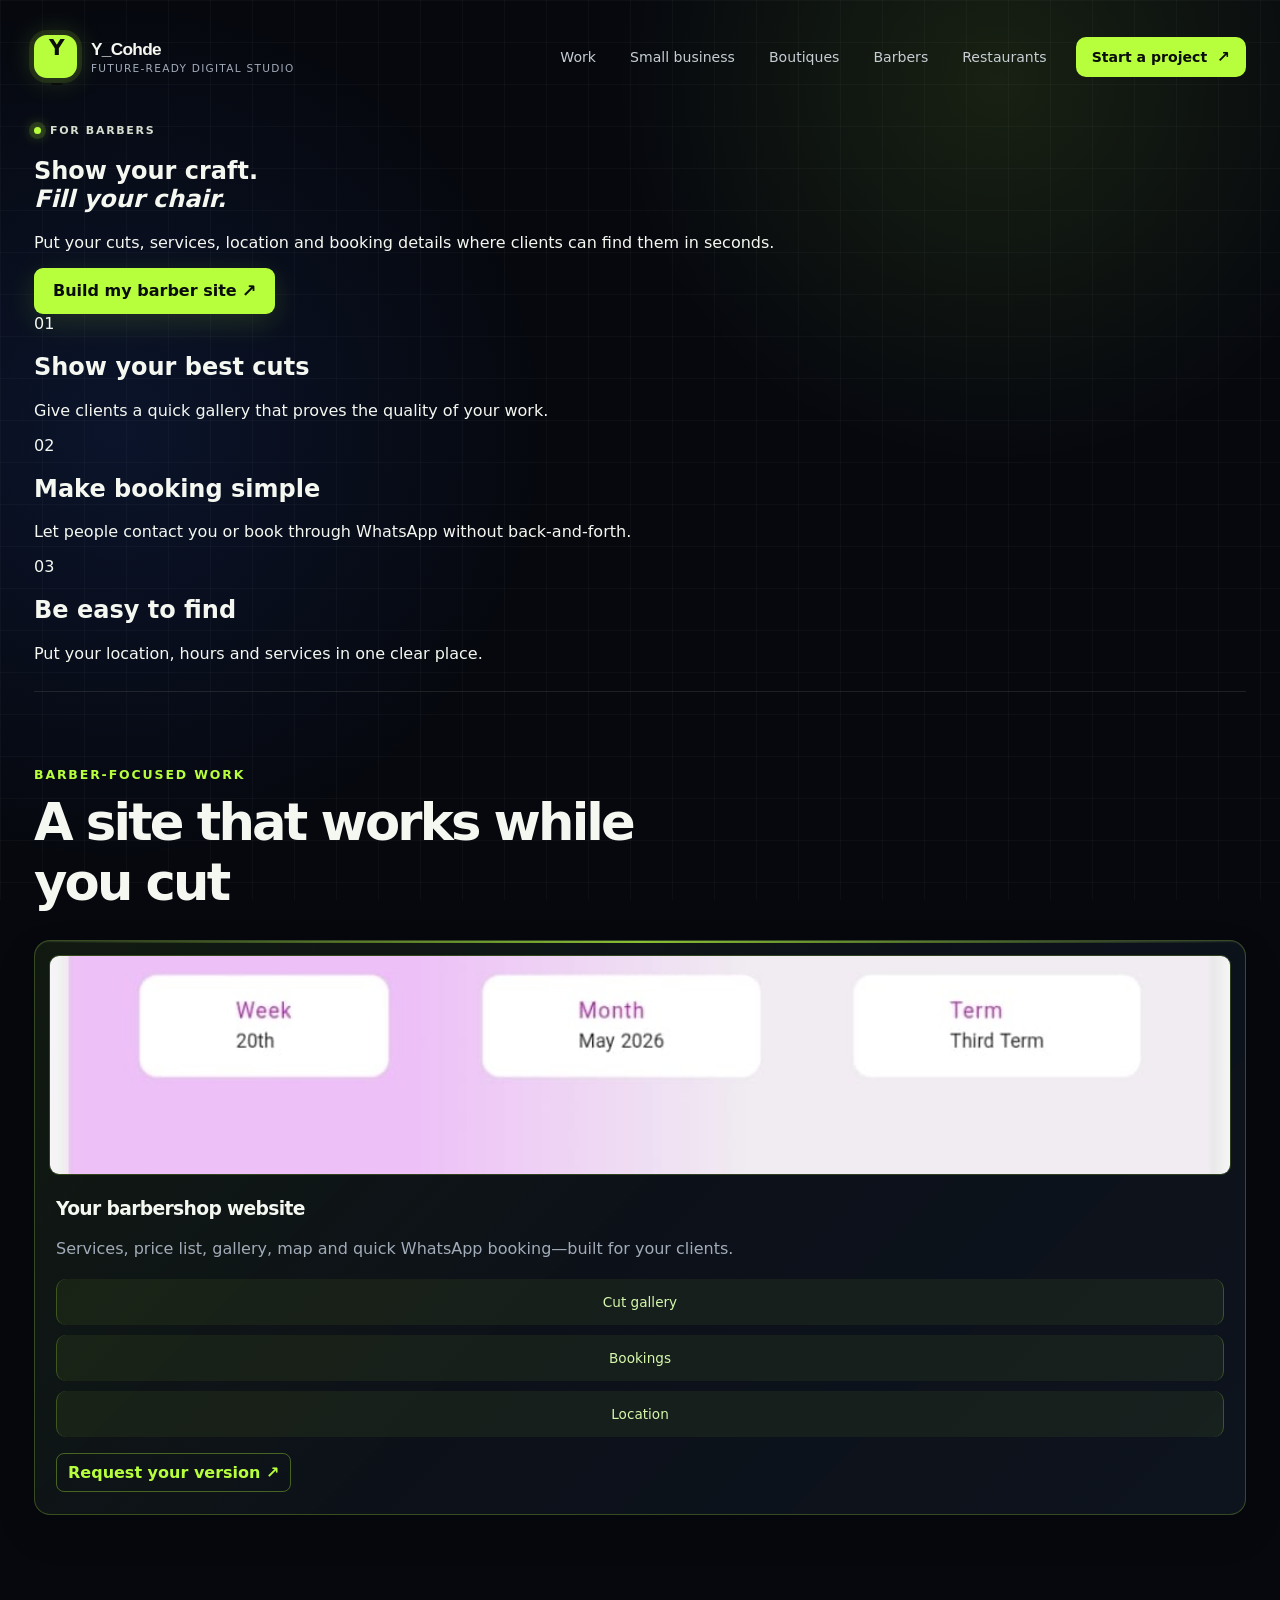
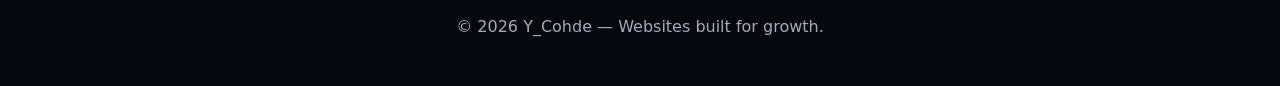
==== barbers.html @ b05015ba "Y_Cohde official website" ====
<!doctype html>
<html lang="en"><head><meta charset="UTF-8"><meta name="viewport" content="width=device-width, initial-scale=1.0"><meta name="description" content="Website design for barbers and barbershops by Y_Cohde. Show your work, services and booking details online."><meta name="robots" content="index, follow"><meta name="theme-color" content="#b7ff3c"><title>Barber Websites | Y_Cohde</title><link rel="stylesheet" href="styles.css"></head>
<body><div class="page-shell category-page"><header class="site-header"><a class="brand" href="index.html" aria-label="Y Cohde home"><div class="logo-mark">Y<span>_</span></div><div><span class="brand-title">Y_Cohde</span><span class="brand-tag">Future-ready digital studio</span></div></a><button class="menu-toggle" id="menuToggle" type="button" aria-label="Open navigation" aria-controls="siteNav" aria-expanded="false"><span></span><span></span><span></span></button><nav class="nav-bar" id="siteNav" aria-label="Primary navigation"><a href="index.html#portfolio">Work</a><a href="small-businesses.html">Small business</a><a href="boutiques.html">Boutiques</a><a href="barbers.html" aria-current="page">Barbers</a><a href="restaurants.html">Restaurants</a><a class="nav-cta" href="index.html#inquiry">Start a project <span>↗</span></a></nav></header>
<main><section class="category-hero"><p class="eyebrow"><span class="pulse-dot"></span> FOR BARBERS</p><h1>Show your craft.<br /><em>Fill your chair.</em></h1><p>Put your cuts, services, location and booking details where clients can find them in seconds.</p><a class="btn primary-btn" href="index.html#inquiry">Build my barber site <span>↗</span></a></section><section class="category-benefits"><article><span>01</span><h2>Show your best cuts</h2><p>Give clients a quick gallery that proves the quality of your work.</p></article><article><span>02</span><h2>Make booking simple</h2><p>Let people contact you or book through WhatsApp without back-and-forth.</p></article><article><span>03</span><h2>Be easy to find</h2><p>Put your location, hours and services in one clear place.</p></article></section><section class="section-block category-projects"><div class="section-heading"><p class="section-label">Barber-focused work</p><h2>A site that works while you cut</h2></div><article class="project-card category-project-card"><img src="WhatsApp Image 2026-06-02 at 10.05.23 PM.jpeg" alt="Modern business website preview"><div class="project-info"><h3>Your barbershop website</h3><p>Services, price list, gallery, map and quick WhatsApp booking—built for your clients.</p><div class="tag-list"><span>Cut gallery</span><span>Bookings</span><span>Location</span></div><div class="project-links"><a href="index.html#inquiry">Request your version ↗</a></div></div></article></section></main><footer class="site-footer"><p>© 2026 Y_Cohde — Websites built for growth.</p></footer></div><script src="script.js" defer></script></body></html>
---- styles.css ----
:root {
  color-scheme: dark;
  --bg: #020b18;
  --panel: rgba(18, 35, 63, 0.88);
  --panel-soft: rgba(255, 255, 255, 0.1);
  --text: #f8fbff;
  --muted: #c8d6e5;
  --accent: #27b4ff;
  --accent-soft: rgba(39, 180, 255, 0.14);
  --border: rgba(255, 255, 255, 0.12);
  --shadow: 0 22px 80px rgba(0, 0, 0, 0.35);
}

* {
  box-sizing: border-box;
}

html, body {
  margin: 0;
  min-height: 100%;
  font-family: Inter, system-ui, -apple-system, BlinkMacSystemFont, "Segoe UI", sans-serif;
  color: var(--text);
  background: #08152c;
}

body {
  background-image: linear-gradient(180deg, rgba(2, 9, 19, 0.7), rgba(2, 9, 19, 0.92)), url("WhatsApp Image 2026-05-23 at 4.48.55 PM.jpeg");
  background-size: cover;
  background-position: center;
  background-attachment: fixed;
}

.page-shell {
  max-width: 1200px;
  margin: 0 auto;
  padding: 24px;
}

.site-header {
  display: flex;
  align-items: center;
  justify-content: space-between;
  gap: 24px;
  padding: 16px 0 30px;
}

.brand {
  display: flex;
  align-items: center;
  gap: 14px;
}

.logo-mark {
  width: 52px;
  height: 52px;
  background: linear-gradient(135deg, #1a95ff, #0b2757);
  border-radius: 16px;
  font-size: 1.6rem;
  font-weight: 900;
  display: grid;
  place-items: center;
  color: #fff;
}

.brand-title {
  display: block;
  font-size: 1.35rem;
  font-weight: 700;
  padding: 5px 0px;
  font-family: 'Trebuchet MS', 'Lucida Sans Unicode', 'Lucida Grande', 'Lucida Sans', Arial, sans-serif;
}

.brand-tag {
  display: block;
  font-size: 0.95rem;
  color: var(--muted);
}

.nav-bar {
  display: flex;
  gap: 20px;
  flex-wrap: wrap;
}

.nav-bar a {
  color: var(--text);
  text-decoration: none;
  font-weight: 500;
  transition: color 0.2s ease;
  padding: 5px 20px;
  border: 1px solid cyan;
  border-radius: 5px;
  box-shadow: 1px 2px 5px rgba(0, 255, 255, 0.329);
  border-bottom: transparent;
  border-top: transparent;
}

.nav-bar a:hover {
  color: var(--accent);
}

.hero-section {
  padding: 20px 0 52px;
}

.hero-copy {
  max-width: 760px;
  background: rgba(3, 18, 39, 0.82);
  border: 1px solid var(--border);
  border-radius: 32px;
  padding: 46px;
  box-shadow: var(--shadow);
}

.eyebrow {
  margin: 0 0 18px;
  text-transform: uppercase;
  letter-spacing: 0.24em;
  color: #8fb8d7;
  font-size: 0.82rem;
}

.hero-copy h1 {
  margin: 0;
  font-size: clamp(2.8rem, 3.5vw, 4.4rem);
  line-height: 1.02;
}

.hero-text {
  margin: 22px 0 32px;
  max-width: 680px;
  color: var(--muted);
  font-size: 1rem;
  line-height: 1.8;
}

.hero-actions {
  display: flex;
  flex-wrap: wrap;
  gap: 16px;
  margin-bottom: 16px;
}

.hero-note {
  margin: 0 0 26px;
  color: var(--muted);
  font-size: 0.95rem;
}

.section-actions {
  margin-top: 22px;
}

.section-actions .btn {
  min-width: 220px;
}

.btn {
  display: inline-flex;
  align-items: center;
  justify-content: center;
  border-radius: 10px;
  padding: 14px 26px;
  font-weight: 700;
  text-decoration: none;
  transition: transform 0.2s ease, background 0.2s ease, border-color 0.2s ease;
  width: 100%;
}

.btn:hover {
  transform: translateY(-2px);
}

.primary-btn {
  background: var(--accent);
  color: #051820;
}

.outline-btn {
  background: transparent;
  border: 1px solid rgba(39, 180, 255, 0.6);
  color: var(--text);
}

.hero-stats {
  display: grid;
  gap: 18px;
  margin-top: 34px;
}

.hero-stats strong {
  display: block;
  margin-bottom: 6px;
  color: #fff;
}

.section-block {
  margin-top: 42px;
  padding: 40px 0;
}

.section-heading {
  max-width: 700px;
  margin-bottom: 28px;
}

.section-label {
  color: #82baff;
  text-transform: uppercase;
  letter-spacing: 0.18em;
  font-size: 0.78rem;
  margin-bottom: 10px;
}

.section-heading h2 {
  margin: 0;
  font-size: 2.2rem;
}

.grid-cards {
  display: grid;
  gap: 22px;
}

.card {
  background: rgba(10, 28, 53, 0.88);
  border: 1px solid var(--border);
  border-radius: 24px;
  padding: 28px;
  box-shadow: var(--shadow);
}

.card h3 {
  margin: 0 0 12px;
  font-size: 1.2rem;
}

.card p {
  margin: 0;
  color: var(--muted);
  line-height: 1.75;
}

.split-cards {
  grid-template-columns: repeat(2, minmax(0, 1fr));
}

.light-card {
  background: rgba(255, 255, 255, 0.06);
}

.portfolio-grid,
.testimonial-grid,
.blog-grid,
.case-study-list,
.skills-list {
  display: grid;
  gap: 22px;
}

.portfolio-grid {
  grid-template-columns: repeat(3, minmax(0, 1fr));
}

.project-card,
.testimonial-card,
.blog-card,
.case-card,
.resume-card,
.estimate-panel {
  background: rgba(10, 28, 53, 0.9);
  border: 1px solid var(--border);
  border-radius: 24px;
  padding: 24px;
  box-shadow: var(--shadow);
}

.project-card img {
  display: block;
  width: 100%;
  height: 220px;
  object-fit: cover;
  border-radius: 16px;
  margin-bottom: 18px;
}

.project-info h3,
.case-card h3,
.blog-card h3,
.resume-card h2 {
  margin-top: 0;
  margin-bottom: 10px;
}

.project-info p,
.case-card p,
.blog-card p,
.resume-card p,
.testimonial-card p,
.testimonial-card strong {
  color: var(--muted);
  line-height: 1.75;
}

.tag-list,
.skills-list,
.chat-actions {
  display: flex;
  gap: 10px;
  flex-wrap: wrap;
  margin: 14px 0 12px;
}

.tag-list span,
.skills-list span {
  background: rgba(39, 180, 255, 0.16);
  color: #bfe5ff;
  padding: 15px 12px;
  border-radius: 10px;
  font-size: 0.85rem;
  width: 100%;
  text-align: center;
  border: 1px solid cyan;
  border-top: transparent;
  border-bottom: transparent;
}

.project-links {
  display: flex;
  gap: 12px;
  flex-wrap: wrap;
  margin-top: 16px;
}

.project-links a,
.chat-link {
  color: var(--accent);
  text-decoration: none;
  font-weight: 600;
}

.testimonial-grid {
  grid-template-columns: repeat(3, minmax(0, 1fr));
}

.testimonial-card strong {
  display: block;
  margin-top: 10px;
  color: #fff;
}

.training-content {
  display: grid;
  gap: 24px;
  grid-template-columns: 1.5fr 1fr;
}

.training-content p {
  color: var(--muted);
  margin-top: 0;
  line-height: 1.85;
}

.training-content ul {
  margin: 20px 0 24px;
  padding-left: 20px;
  color: var(--muted);
}

.training-content li {
  margin-bottom: 12px;
}

.training-panel {
  background: rgba(255, 255, 255, 0.08);
  border: 1px solid rgba(255, 255, 255, 0.1);
  border-radius: 24px;
  padding: 28px;
}

.contact-grid,
.booking-grid,
.estimator-grid {
  display: grid;
  gap: 24px;
  grid-template-columns: 1fr 1.2fr;
}

.contact-panel,
.contact-form {
  background: rgba(10, 28, 53, 0.92);
  border: 1px solid var(--border);
  border-radius: 28px;
  padding: 30px;
}

.contact-panel p,
.contact-panel .note,
.contact-form .note {
  color: var(--muted);
}

.contact-meta {
  display: flex;
  align-items: center;
  justify-content: space-between;
  gap: 18px;
  background: rgba(255, 255, 255, 0.06);
  border-radius: 16px;
  padding: 16px;
  margin: 24px 0;
}

.contact-meta strong {
  font-size: 1.1rem;
  color: #fff;
}

.contact-form label {
  display: block;
  margin-bottom: 16px;
  font-size: 0.95rem;
  color: #e5f4ff;
}

.contact-form input,
.contact-form textarea,
.contact-form select {
  width: 100%;
  margin-top: 8px;
  padding: 14px 16px;
  border-radius: 16px;
  border: 1px solid rgba(255, 255, 255, 0.12);
  background: rgba(255, 255, 255, 0.04);
  color: #f4fbff;
  font-size: 1rem;
}

.contact-form input:focus,
.contact-form textarea:focus,
.contact-form select:focus {
  outline: none;
  border-color: rgba(39, 180, 255, 0.8);
  box-shadow: 0 0 0 4px rgba(39, 180, 255, 0.12);
}

.range-value {
  display: inline-block;
  margin-top: 8px;
  color: var(--muted);
}

.price-display {
  font-size: 2.2rem;
  font-weight: 800;
  color: #fff;
  margin-top: 18px;
}

.case-study-list {
  grid-template-columns: repeat(2, minmax(0, 1fr));
}

.skills-list {
  grid-template-columns: repeat(auto-fit, minmax(150px, 1fr));
}

.blog-grid {
  grid-template-columns: repeat(3, minmax(0, 1fr));
}

.resume-card {
  text-align: center;
}

.site-footer {
  padding: 24px 0 14px;
  text-align: center;
  color: var(--muted);
}

.note {
  margin-top: 18px;
  font-size: 0.92rem;
}

.gallery-cont {
  display: grid;
  grid-template-columns: repeat(4, minmax(180px, 1fr));
  gap: 24px;
  padding: 10px 0;
}

.gallery-item {
  background: rgba(255, 255, 255, 0.05);
  border: 1px solid rgba(255, 255, 255, 0.12);
  border-radius: 24px;
  overflow: hidden;
}

.gallery-item a {
  display: block;
  color: inherit;
  text-decoration: none;
}

.gallery-item img {
  display: block;
  width: 100%;
  height: 240px;
  object-fit: cover;
}

.gallery-label {
  padding: 18px 16px;
  font-size: 0.95rem;
  font-weight: 600;
  color: var(--text);
  background: rgba(0, 0, 0, 0.15);
}

.lightbox-overlay {
  position: fixed;
  inset: 0;
  display: none;
  align-items: center;
  justify-content: center;
  padding: 32px;
  background: rgba(0, 0, 0, 0.86);
  z-index: 999;
}

.lightbox-overlay.active {
  display: flex;
}

.lightbox-img {
  max-width: 100%;
  max-height: calc(100vh - 160px);
  border-radius: 24px;
  box-shadow: 0 30px 80px rgba(0, 0, 0, 0.5);
}

@media (max-width: 980px) {
  .portfolio-grid,
  .testimonial-grid,
  .blog-grid,
  .case-study-list,
  .contact-grid,
  .booking-grid,
  .estimator-grid,
  .split-cards,
  .training-content {
    grid-template-columns: 1fr;
  }

  .gallery-cont {
    grid-template-columns: repeat(2, minmax(0, 1fr));
  }
}

@media (max-width: 640px) {
  .page-shell {
    padding: 16px;
  }

  .site-header {
    flex-direction: column;
    align-items: flex-start;
  }

  .hero-copy {
    padding: 28px;
  }

  .gallery-cont {
    grid-template-columns: 1fr;
  }
}


.lightbox-caption {
  margin-top: 18px;
  color: #f8fbff;
  font-size: 1rem;
  text-align: center;
  max-width: 760px;
}

.lightbox-close {
  position: absolute;
  top: 24px;
  right: 24px;
  width: 48px;
  height: 48px;
  border: none;
  border-radius: 50%;
  background: rgba(255, 255, 255, 0.08);
  color: #fff;
  font-size: 1.8rem;
  cursor: pointer;
}

@media (max-width: 900px) {
  .page-shell {
    padding: 18px;
  }
  .hero-copy {
    padding: 32px;
  }
  .split-cards,
  .training-content,
  .contact-grid {
    grid-template-columns: 1fr;
  }
  .logo-mark{
    display: none;
  }
}

@media (max-width: 600px) {
  .site-header {
    flex-direction: column;
    align-items: flex-start;
  }
  .nav-bar {
    gap: 14px;
  }
  .hero-copy h1 {
    font-size: 2.4rem;
  }
  .contact-panel,
  .contact-form {
    padding: 22px;
  }
  .gallery-cont{
    display: flex;
    flex-direction: column;
    padding: 0;
  }
  img{
    margin-bottom: 20px;
    width: 100%;
  }
}

/* Futuristic Teacher-Bot inspired visual system */
:root {
  --bg: #06080e;
  --panel: rgba(14, 19, 31, 0.78);
  --panel-soft: rgba(155, 255, 57, 0.08);
  --text: #f5f8f1;
  --muted: #a2abb8;
  --accent: #b7ff3c;
  --accent-rgb: 183, 255, 60;
  --border: rgba(218, 231, 208, 0.16);
  --shadow: 0 24px 90px rgba(0, 0, 0, 0.34);
}

html { scroll-behavior: smooth; }

body {
  background: #06080e;
  background-image:
    radial-gradient(circle at 78% 9%, rgba(var(--accent-rgb), 0.10), transparent 24rem),
    radial-gradient(circle at 9% 48%, rgba(47, 106, 255, 0.12), transparent 27rem),
    linear-gradient(rgba(255,255,255,.026) 1px, transparent 1px),
    linear-gradient(90deg, rgba(255,255,255,.026) 1px, transparent 1px);
  background-size: auto, auto, 42px 42px, 42px 42px;
  background-attachment: fixed;
}

.page-shell { max-width: 1320px; padding: 20px 34px; }

.site-header { position: relative; padding: 15px 0 46px; z-index: 20; }

.brand { color: inherit; text-decoration: none; }
.logo-mark {
  width: 43px; height: 43px; border-radius: 13px;
  background: var(--accent); color: #0a0d09;
  font-size: 1.35rem; letter-spacing: -.12em;
  box-shadow: 0 0 0 5px rgba(var(--accent-rgb), .10), 0 0 28px rgba(var(--accent-rgb), .22);
}
.logo-mark span { color: #0a0d09; }
.brand-title { font-size: 1.08rem; letter-spacing: -.04em; padding: 0; }
.brand-tag { font-size: .66rem; text-transform: uppercase; letter-spacing: .12em; color: var(--muted); margin-top: 2px; }

.nav-bar { align-items: center; gap: 8px; }
.nav-bar a { border: 0; box-shadow: none; padding: 9px 13px; border-radius: 10px; color: #c6ced4; font-size: .88rem; }
.nav-bar a:hover { color: var(--accent); background: rgba(var(--accent-rgb), .07); }
.nav-bar .nav-cta { margin-left: 8px; color: #0a0d09; background: var(--accent); padding: 11px 16px; font-weight: 800; }
.nav-bar .nav-cta:hover { color: #0a0d09; background: #d0ff7d; }
.nav-cta span, .primary-btn span { font-size: 1.1em; margin-left: 5px; }
.menu-toggle { display: none; }

.hero-section { min-height: 580px; padding: 12px 0 76px; display: grid; grid-template-columns: minmax(0, 1.25fr) minmax(350px, .75fr); gap: 46px; align-items: center; }
.hero-copy { max-width: none; padding: 0; border: 0; box-shadow: none; background: transparent; }
.eyebrow { color: #d6ddce; letter-spacing: .15em; font-size: .69rem; font-weight: 700; display: flex; align-items: center; gap: 9px; }
.pulse-dot { height: 7px; width: 7px; border-radius: 99px; background: var(--accent); box-shadow: 0 0 0 5px rgba(var(--accent-rgb), .12), 0 0 14px var(--accent); }
.hero-copy h1 { font-size: clamp(3.4rem, 6vw, 6.4rem); max-width: 870px; letter-spacing: -.075em; line-height: .93; }
.hero-copy h1 em { color: var(--accent); font-style: normal; }
.hero-text { max-width: 565px; font-size: 1.02rem; line-height: 1.75; }
.hero-actions { align-items: center; margin: 30px 0 34px; }
.btn { width: auto; border-radius: 9px; padding: 13px 19px; }
.primary-btn { background: var(--accent); color: #0a0d09; box-shadow: 0 8px 30px rgba(var(--accent-rgb), .14); }
.outline-btn { border-color: rgba(var(--accent-rgb), .45); }
.text-link { color: #e5eadf; font-size: .92rem; font-weight: 700; padding: 12px 0; text-decoration: none; }
.text-link span { color: var(--accent); margin-left: 5px; }
.hero-stats { grid-template-columns: repeat(3, 1fr); gap: 0; margin-top: 0; max-width: 620px; border-top: 1px solid var(--border); }
.hero-stats > div { padding: 17px 16px 0 0; border-right: 1px solid var(--border); }
.hero-stats > div + div { padding-left: 16px; }
.hero-stats > div:last-child { border: 0; }
.hero-stats strong { color: var(--accent); font-size: .75rem; letter-spacing: .1em; }
.hero-stats p { margin: 0; color: #d7ddd2; font-size: .76rem; }

.intro-card { position: relative; overflow: hidden; padding: 14px; border: 1px solid rgba(220,255,180,.23); border-radius: 21px; background: linear-gradient(135deg, rgba(38, 48, 33, .76), rgba(10, 14, 20, .92)); box-shadow: 0 28px 70px rgba(0,0,0,.34), inset 0 1px rgba(255,255,255,.12); }
.intro-card::before { content: ""; position: absolute; width: 150px; height: 150px; right: -80px; top: -80px; background: var(--accent); filter: blur(55px); opacity: .19; }
.card-topline { position: relative; display: flex; justify-content: space-between; align-items: center; padding: 4px 2px 13px; color: #c9d5bd; font: 700 .61rem/1 ui-monospace, monospace; letter-spacing: .12em; }
.status { color: var(--accent); }
.status i { display: inline-block; width: 5px; height: 5px; vertical-align: middle; margin-right: 4px; border-radius: 50%; background: var(--accent); box-shadow: 0 0 8px var(--accent); }
.brand-image-wrap { height: 270px; overflow: hidden; border-radius: 12px; background: #dfe8d7; }
.brand-image-wrap img { display: block; height: 100%; width: 100%; object-fit: cover; object-position: 54% center; mix-blend-mode: luminosity; opacity: .88; filter: contrast(1.1); transition: transform .5s ease; }
.intro-card:hover .brand-image-wrap img { transform: scale(1.04); }
.intro-card-copy { padding: 21px 7px 8px; }
.intro-card-copy p { margin: 0 0 8px; color: var(--accent); font: 700 .62rem/1 ui-monospace, monospace; letter-spacing: .13em; }
.intro-card-copy h2 { margin: 0; font-size: clamp(1.8rem, 3vw, 2.5rem); line-height: .95; letter-spacing: -.07em; }
.intro-card-copy a { display: block; margin-top: 24px; color: #e7eee0; text-decoration: none; font-size: .78rem; font-weight: 700; }
.intro-card-copy a span { color: var(--accent); font-size: 1.1rem; margin-left: 4px; }

.section-block { margin-top: 28px; padding: 62px 0; border-top: 1px solid rgba(221,231,211,.11); }
.section-label { color: var(--accent); font-weight: 700; letter-spacing: .15em; }
.section-heading h2 { font-size: clamp(2rem, 4vw, 3.3rem); letter-spacing: -.055em; }
.card, .project-card, .testimonial-card, .blog-card, .case-card, .resume-card, .estimate-panel, .contact-panel, .contact-form, .training-panel { background: rgba(18, 23, 33, .7); border-color: rgba(220,231,211,.14); border-radius: 16px; box-shadow: none; }
.project-card { padding: 14px; }
.project-card img { border-radius: 10px; }
.tag-list span, .skills-list span { border-color: rgba(var(--accent-rgb),.24); background: rgba(var(--accent-rgb), .06); color: #d6f8ac; }
.gallery-item { border-color: rgba(220,231,211,.14); border-radius: 16px; }
.contact-form input, .contact-form textarea, .contact-form select { background: rgba(255,255,255,.035); border-radius: 9px; }

/* Teacher Bot flagship product */
.teacher-bot-card {
  position: relative;
  grid-column: span 2;
  display: grid;
  grid-template-columns: minmax(220px, .9fr) minmax(0, 1.1fr);
  gap: 22px;
  overflow: hidden;
  border-color: rgba(var(--accent-rgb), .38);
  background: linear-gradient(120deg, rgba(28, 42, 20, .86), rgba(13, 18, 27, .93) 53%, rgba(17, 25, 36, .85));
}
.teacher-bot-card::after { content: ""; position: absolute; width: 240px; height: 240px; right: -110px; bottom: -150px; border-radius: 50%; background: var(--accent); filter: blur(76px); opacity: .12; pointer-events: none; }
.teacher-bot-card > img { height: 100%; min-height: 355px; margin: 0; object-position: top center; filter: saturate(.8) contrast(1.08); }
.teacher-bot-card .project-info { position: relative; z-index: 1; padding: 20px 8px 10px 0; }
.feature-badge { position: absolute; left: 27px; top: 27px; z-index: 2; display: inline-flex; gap: 7px; align-items: center; padding: 7px 9px; border: 1px solid rgba(var(--accent-rgb), .55); border-radius: 6px; background: rgba(5, 9, 5, .76); color: var(--accent); font: 800 .6rem/1 ui-monospace, monospace; letter-spacing: .1em; }
.feature-badge span { width: 6px; height: 6px; border-radius: 50%; background: var(--accent); box-shadow: 0 0 9px var(--accent); }
.project-kicker { color: var(--accent) !important; font: 800 .64rem/1 ui-monospace, monospace; letter-spacing: .12em; }
.teacher-bot-card h3 { font-size: clamp(2rem, 4vw, 3.1rem); letter-spacing: -.07em; margin: 10px 0; }
.teacher-bot-details { display: grid; grid-template-columns: 1fr 1fr; gap: 12px; margin: 20px 0 15px; }
.teacher-bot-details div { padding: 12px; border-left: 2px solid var(--accent); background: rgba(255,255,255,.035); }
.teacher-bot-details strong, .teacher-bot-details span { display: block; }
.teacher-bot-details strong { margin-bottom: 6px; color: #f4f8ed; font-size: .78rem; }
.teacher-bot-details span { color: var(--muted); font-size: .75rem; line-height: 1.55; }
.teacher-bot-actions { align-items: center; }
.teacher-bot-actions a { padding: 11px 13px; border-radius: 8px; border: 1px solid rgba(var(--accent-rgb), .4); color: #eef5e6; }
.teacher-bot-actions .buy-teacher-bot { background: var(--accent); color: #0b0e09; border-color: var(--accent); font-weight: 800; }
.purchase-note { margin: 13px 0 0; color: #b8c6ac !important; font-size: .73rem; }

/* Shared flagship-card language across the entire site */
.project-card:not(.teacher-bot-card),
.card,
.testimonial-card,
.blog-card,
.case-card,
.resume-card,
.estimate-panel,
.contact-panel,
.contact-form,
.training-panel,
.gallery-item {
  position: relative;
  overflow: hidden;
  background: linear-gradient(135deg, rgba(28, 42, 20, .52), rgba(13, 18, 27, .93) 54%, rgba(17, 25, 36, .72));
  border-color: rgba(var(--accent-rgb), .24);
  box-shadow: inset 0 1px rgba(255,255,255,.07), 0 16px 38px rgba(0,0,0,.15);
  transition: transform .25s ease, border-color .25s ease, box-shadow .25s ease;
}
.project-card:not(.teacher-bot-card)::before,
.card::before,
.testimonial-card::before,
.blog-card::before,
.case-card::before,
.resume-card::before,
.estimate-panel::before,
.contact-panel::before,
.contact-form::before,
.training-panel::before,
.gallery-item::before {
  content: "";
  position: absolute;
  top: 0;
  left: 0;
  right: 0;
  height: 2px;
  background: linear-gradient(90deg, transparent, var(--accent), transparent);
  opacity: .72;
}
.project-card:not(.teacher-bot-card):hover,
.card:hover,
.testimonial-card:hover,
.blog-card:hover,
.case-card:hover,
.resume-card:hover,
.estimate-panel:hover,
.contact-panel:hover,
.training-panel:hover,
.gallery-item:hover {
  transform: translateY(-5px);
  border-color: rgba(var(--accent-rgb), .52);
  box-shadow: inset 0 1px rgba(255,255,255,.1), 0 23px 45px rgba(0,0,0,.25), 0 0 28px rgba(var(--accent-rgb), .08);
}
.project-card:not(.teacher-bot-card) { padding: 14px; }
.project-card:not(.teacher-bot-card) .project-info { padding: 4px 7px 8px; }
.project-card:not(.teacher-bot-card) img { margin-bottom: 19px; border: 1px solid rgba(var(--accent-rgb), .20); }
.project-card:not(.teacher-bot-card) h3,
.card h3,
.case-card h3,
.blog-card h3 { letter-spacing: -.035em; }
.project-card:not(.teacher-bot-card) .project-links a { padding: 9px 11px; border: 1px solid rgba(var(--accent-rgb), .34); border-radius: 8px; }
.project-card:not(.teacher-bot-card) .project-links a:hover { color: #0a0d09; background: var(--accent); border-color: var(--accent); }
.testimonial-card strong { color: var(--accent); }
.gallery-item img { transition: transform .4s ease, filter .4s ease; }
.gallery-item:hover img { transform: scale(1.045); filter: saturate(.78) contrast(1.08); }

@media (max-width: 760px) {
  .page-shell { padding: 17px 20px; }
  .site-header { padding: 9px 0 34px; flex-direction: row; align-items: center; }
  .menu-toggle { position: relative; z-index: 3; display: grid; align-content: center; justify-content: center; gap: 5px; width: 42px; height: 42px; border: 1px solid var(--border); border-radius: 10px; background: rgba(17,23,31,.9); cursor: pointer; }
  .menu-toggle span { display: block; width: 18px; height: 1.5px; background: var(--accent); transition: .25s ease; }
  .menu-toggle.is-open span:nth-child(1) { transform: translateY(6.5px) rotate(45deg); }
  .menu-toggle.is-open span:nth-child(2) { opacity: 0; }
  .menu-toggle.is-open span:nth-child(3) { transform: translateY(-6.5px) rotate(-45deg); }
  .nav-bar { display: flex; visibility: hidden; opacity: 0; transform: translateY(-10px); pointer-events: none; position: absolute; right: 0; top: 62px; width: min(320px, 100%); padding: 12px; border: 1px solid var(--border); border-radius: 14px; background: rgba(9, 13, 20, .97); box-shadow: var(--shadow); flex-direction: column; align-items: stretch; transition: .2s ease; }
  .nav-bar.is-open { visibility: visible; opacity: 1; transform: none; pointer-events: auto; }
  .nav-bar a { padding: 12px; }
  .nav-bar .nav-cta { margin: 5px 0 0; text-align: center; }
  .hero-section { min-height: 0; display: flex; flex-direction: column; align-items: stretch; gap: 38px; padding: 6px 0 50px; }
  .hero-copy h1 { font-size: clamp(3.2rem, 15vw, 4.8rem); }
  .hero-stats { max-width: 100%; }
  .brand-image-wrap { height: 240px; }
  .intro-card { max-width: 500px; }
  .teacher-bot-card { grid-column: auto; grid-template-columns: 1fr; }
  .teacher-bot-card > img { min-height: 230px; height: 230px; }
  .teacher-bot-card .project-info { padding: 4px 5px 8px; }
}

@media (max-width: 430px) {
  .brand-tag { display: none; }
  .hero-stats { grid-template-columns: 1fr; }
  .hero-stats > div, .hero-stats > div + div { border-right: 0; border-bottom: 1px solid var(--border); padding: 12px 0; display: flex; gap: 12px; align-items: baseline; }
  .hero-stats > div:last-child { border-bottom: 0; }
  .hero-stats p { font-size: .8rem; }
  .teacher-bot-details { grid-template-columns: 1fr; }
}
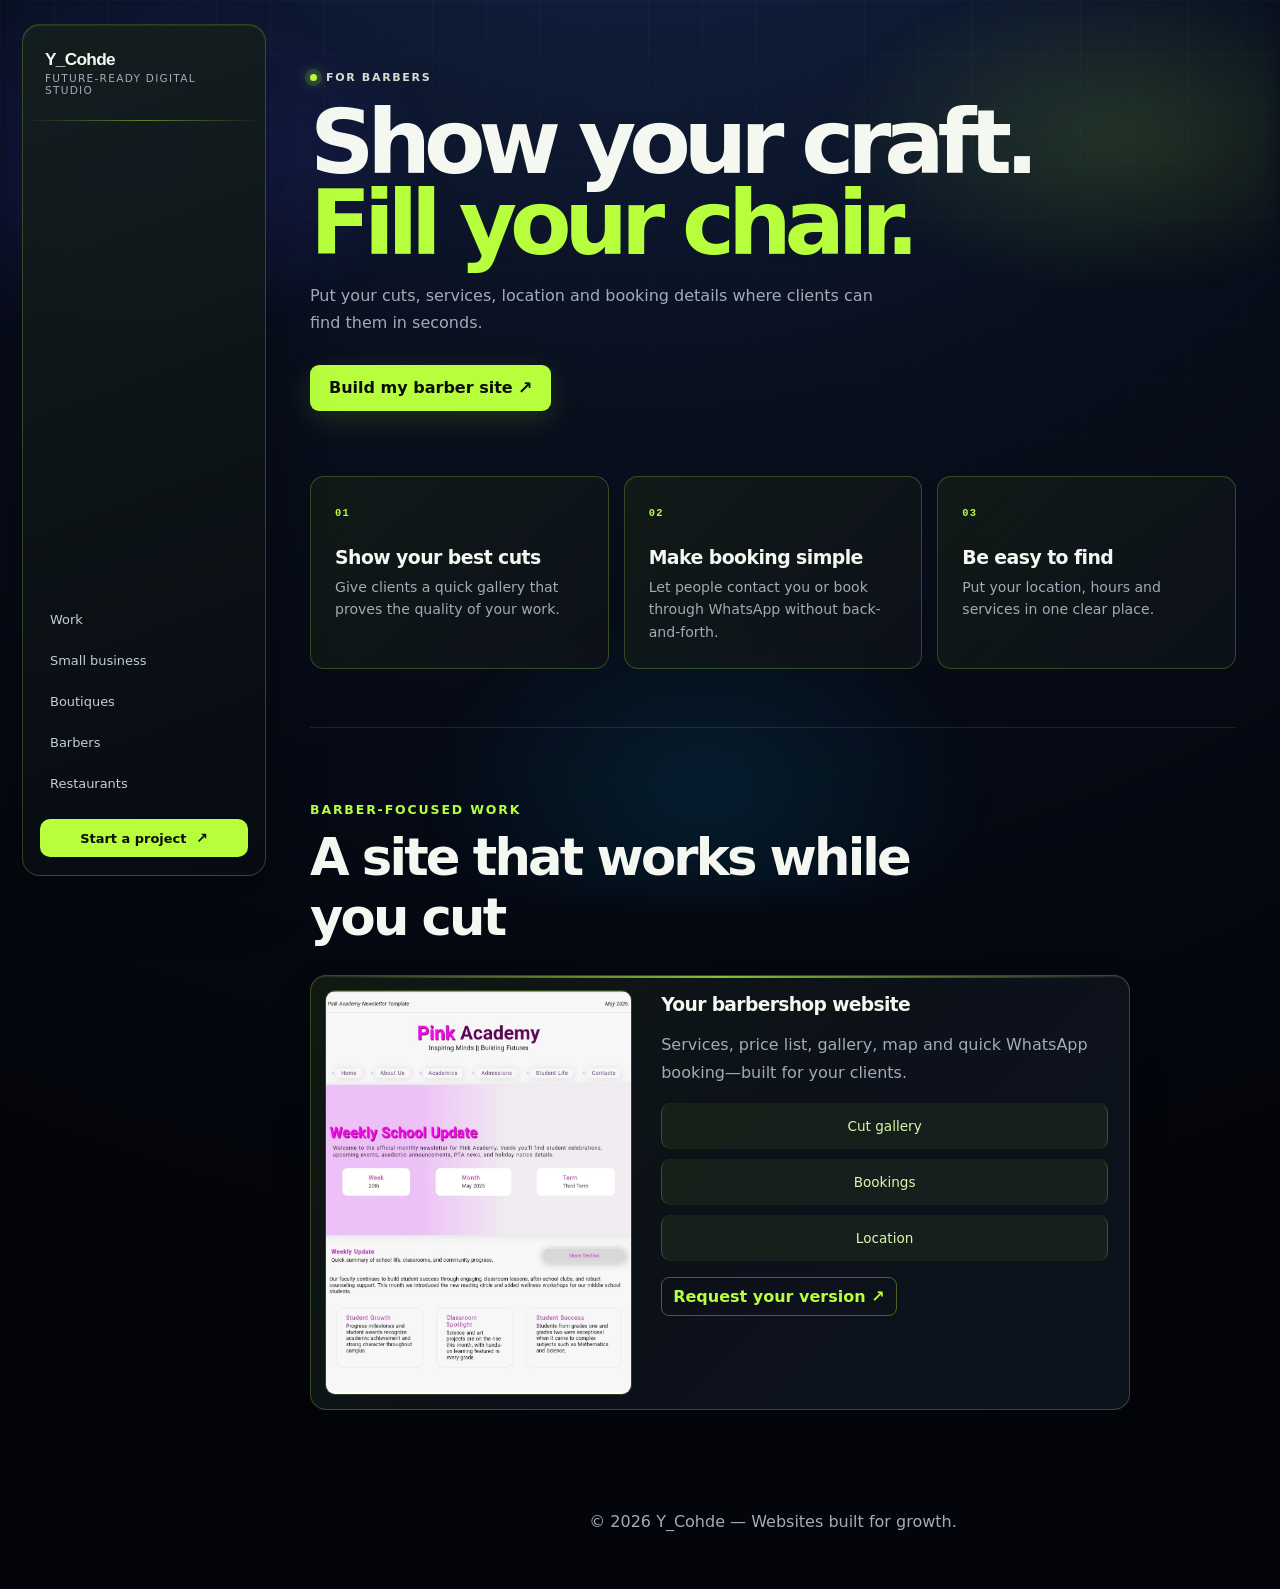
==== commit e902a653: "Y_Cohde official website" ====
--- a/barbers.html
+++ b/barbers.html
@@ -1,4 +1,4 @@
 <!doctype html>
 <html lang="en"><head><meta charset="UTF-8"><meta name="viewport" content="width=device-width, initial-scale=1.0"><meta name="description" content="Website design for barbers and barbershops by Y_Cohde. Show your work, services and booking details online."><meta name="robots" content="index, follow"><meta name="theme-color" content="#b7ff3c"><title>Barber Websites | Y_Cohde</title><link rel="stylesheet" href="styles.css"></head>
-<body><div class="page-shell category-page"><header class="site-header"><a class="brand" href="index.html" aria-label="Y Cohde home"><div class="logo-mark">Y<span>_</span></div><div><span class="brand-title">Y_Cohde</span><span class="brand-tag">Future-ready digital studio</span></div></a><button class="menu-toggle" id="menuToggle" type="button" aria-label="Open navigation" aria-controls="siteNav" aria-expanded="false"><span></span><span></span><span></span></button><nav class="nav-bar" id="siteNav" aria-label="Primary navigation"><a href="index.html#portfolio">Work</a><a href="small-businesses.html">Small business</a><a href="boutiques.html">Boutiques</a><a href="barbers.html" aria-current="page">Barbers</a><a href="restaurants.html">Restaurants</a><a class="nav-cta" href="index.html#inquiry">Start a project <span>↗</span></a></nav></header>
+<body><div class="page-shell category-page"><header class="site-header"><a class="brand" href="index.html" aria-label="Y Cohde home"><div><span class="brand-title">Y_Cohde</span><span class="brand-tag">Future-ready digital studio</span></div></a><button class="menu-toggle" id="menuToggle" type="button" aria-label="Open navigation" aria-controls="siteNav" aria-expanded="false"><span></span><span></span><span></span></button><nav class="nav-bar" id="siteNav" aria-label="Primary navigation"><a href="index.html#portfolio">Work</a><a href="small-businesses.html">Small business</a><a href="boutiques.html">Boutiques</a><a href="barbers.html" aria-current="page">Barbers</a><a href="restaurants.html">Restaurants</a><a class="nav-cta" href="index.html#inquiry">Start a project <span>↗</span></a></nav></header>
 <main><section class="category-hero"><p class="eyebrow"><span class="pulse-dot"></span> FOR BARBERS</p><h1>Show your craft.<br /><em>Fill your chair.</em></h1><p>Put your cuts, services, location and booking details where clients can find them in seconds.</p><a class="btn primary-btn" href="index.html#inquiry">Build my barber site <span>↗</span></a></section><section class="category-benefits"><article><span>01</span><h2>Show your best cuts</h2><p>Give clients a quick gallery that proves the quality of your work.</p></article><article><span>02</span><h2>Make booking simple</h2><p>Let people contact you or book through WhatsApp without back-and-forth.</p></article><article><span>03</span><h2>Be easy to find</h2><p>Put your location, hours and services in one clear place.</p></article></section><section class="section-block category-projects"><div class="section-heading"><p class="section-label">Barber-focused work</p><h2>A site that works while you cut</h2></div><article class="project-card category-project-card"><img src="WhatsApp Image 2026-06-02 at 10.05.23 PM.jpeg" alt="Modern business website preview"><div class="project-info"><h3>Your barbershop website</h3><p>Services, price list, gallery, map and quick WhatsApp booking—built for your clients.</p><div class="tag-list"><span>Cut gallery</span><span>Bookings</span><span>Location</span></div><div class="project-links"><a href="index.html#inquiry">Request your version ↗</a></div></div></article></section></main><footer class="site-footer"><p>© 2026 Y_Cohde — Websites built for growth.</p></footer></div><script src="script.js" defer></script></body></html>
--- a/styles.css
+++ b/styles.css
@@ -50,18 +50,6 @@
   gap: 14px;
 }
 
-.logo-mark {
-  width: 52px;
-  height: 52px;
-  background: linear-gradient(135deg, #1a95ff, #0b2757);
-  border-radius: 16px;
-  font-size: 1.6rem;
-  font-weight: 900;
-  display: grid;
-  place-items: center;
-  color: #fff;
-}
-
 .brand-title {
   display: block;
   font-size: 1.35rem;
@@ -122,7 +110,7 @@
 
 .hero-copy h1 {
   margin: 0;
-  font-size: clamp(2.8rem, 3.5vw, 4.4rem);
+  font-size: clamp(2.35rem, 3vw, 3.6rem);
   line-height: 1.02;
 }
 
@@ -613,9 +601,6 @@
   .contact-grid {
     grid-template-columns: 1fr;
   }
-  .logo-mark{
-    display: none;
-  }
 }
 
 @media (max-width: 600px) {
@@ -660,28 +645,41 @@
 html { scroll-behavior: smooth; }
 
 body {
-  background: #06080e;
-  background-image:
-    radial-gradient(circle at 78% 9%, rgba(var(--accent-rgb), 0.10), transparent 24rem),
-    radial-gradient(circle at 9% 48%, rgba(47, 106, 255, 0.12), transparent 27rem),
-    linear-gradient(rgba(255,255,255,.026) 1px, transparent 1px),
-    linear-gradient(90deg, rgba(255,255,255,.026) 1px, transparent 1px);
-  background-size: auto, auto, 42px 42px, 42px 42px;
-  background-attachment: fixed;
-}
-
-.page-shell { max-width: 1320px; padding: 20px 34px; }
+  overflow-x: hidden;
+  background: #03050b;
+  background-image: radial-gradient(circle at 50% -25%, #172a53 0, #080e1c 40%, #03050b 78%);
+}
+
+body::before,
+body::after { content: ""; position: fixed; inset: 0; pointer-events: none; }
+body::before {
+  z-index: 0;
+  opacity: .8;
+  background:
+    radial-gradient(ellipse 36% 29% at 9% 18%, rgba(78, 69, 255, .28), transparent 72%),
+    radial-gradient(ellipse 32% 25% at 87% 15%, rgba(183, 255, 60, .18), transparent 72%),
+    radial-gradient(ellipse 32% 30% at 55% 88%, rgba(0, 183, 255, .14), transparent 72%);
+  filter: blur(12px);
+  animation: aurora-drift 18s ease-in-out infinite alternate;
+}
+body::after {
+  z-index: 0;
+  opacity: .2;
+  background-image: linear-gradient(rgba(187, 226, 255, .14) 1px, transparent 1px), linear-gradient(90deg, rgba(187, 226, 255, .14) 1px, transparent 1px);
+  background-size: 54px 54px;
+  mask-image: linear-gradient(to bottom, #000, transparent 78%);
+}
+
+@keyframes aurora-drift {
+  from { transform: scale(1) translate3d(-1%, -1%, 0); filter: blur(12px) hue-rotate(0deg); }
+  to { transform: scale(1.12) translate3d(2%, 2%, 0); filter: blur(21px) hue-rotate(18deg); }
+}
+
+.page-shell { position: relative; z-index: 1; max-width: 1320px; padding: 20px 34px; }
 
 .site-header { position: relative; padding: 15px 0 46px; z-index: 20; }
 
 .brand { color: inherit; text-decoration: none; }
-.logo-mark {
-  width: 43px; height: 43px; border-radius: 13px;
-  background: var(--accent); color: #0a0d09;
-  font-size: 1.35rem; letter-spacing: -.12em;
-  box-shadow: 0 0 0 5px rgba(var(--accent-rgb), .10), 0 0 28px rgba(var(--accent-rgb), .22);
-}
-.logo-mark span { color: #0a0d09; }
 .brand-title { font-size: 1.08rem; letter-spacing: -.04em; padding: 0; }
 .brand-tag { font-size: .66rem; text-transform: uppercase; letter-spacing: .12em; color: var(--muted); margin-top: 2px; }
 
@@ -697,8 +695,9 @@
 .hero-copy { max-width: none; padding: 0; border: 0; box-shadow: none; background: transparent; }
 .eyebrow { color: #d6ddce; letter-spacing: .15em; font-size: .69rem; font-weight: 700; display: flex; align-items: center; gap: 9px; }
 .pulse-dot { height: 7px; width: 7px; border-radius: 99px; background: var(--accent); box-shadow: 0 0 0 5px rgba(var(--accent-rgb), .12), 0 0 14px var(--accent); }
-.hero-copy h1 { font-size: clamp(3.4rem, 6vw, 6.4rem); max-width: 870px; letter-spacing: -.075em; line-height: .93; }
-.hero-copy h1 em { color: var(--accent); font-style: normal; }
+.hero-copy h1 { font-size: clamp(3.2rem, 5.4vw, 5.7rem); max-width: 870px; letter-spacing: -.075em; line-height: .93; text-wrap: balance; text-shadow: 0 0 45px rgba(174, 211, 255, .12); }
+.hero-copy h1 em { color: var(--accent); font-style: normal; text-shadow: 0 0 30px rgba(var(--accent-rgb), .26); }
+.hero-copy h1::selection, .hero-copy h1 em::selection { color: #081008; background: var(--accent); }
 .hero-text { max-width: 565px; font-size: 1.02rem; line-height: 1.75; }
 .hero-actions { align-items: center; margin: 30px 0 34px; }
 .btn { width: auto; border-radius: 9px; padding: 13px 19px; }
@@ -830,6 +829,131 @@
 .testimonial-card strong { color: var(--accent); }
 .gallery-item img { transition: transform .4s ease, filter .4s ease; }
 .gallery-item:hover img { transform: scale(1.045); filter: saturate(.78) contrast(1.08); }
+
+/* Clear industry paths and focused project pages */
+.section-intro { max-width: 570px; color: var(--muted); line-height: 1.7; }
+.business-paths { padding: 62px 0; border-top: 1px solid rgba(221,231,211,.11); }
+.business-path-grid { display: grid; grid-template-columns: repeat(4, 1fr); gap: 14px; }
+.business-path-card { min-height: 230px; padding: 22px; display: flex; flex-direction: column; text-decoration: none; color: var(--text); border: 1px solid rgba(var(--accent-rgb), .22); border-radius: 15px; background: linear-gradient(145deg, rgba(28,42,20,.5), rgba(13,18,27,.92)); transition: .25s ease; }
+.business-path-card:hover { transform: translateY(-5px); border-color: rgba(var(--accent-rgb),.6); box-shadow: 0 18px 38px rgba(0,0,0,.25), 0 0 25px rgba(var(--accent-rgb),.08); }
+.business-path-card > span { color: var(--accent); font: 800 .67rem/1 ui-monospace, monospace; letter-spacing: .12em; }
+.business-path-card h3 { margin: 28px 0 8px; font-size: 1.35rem; letter-spacing: -.04em; }
+.business-path-card p { margin: 0; color: var(--muted); font-size: .86rem; line-height: 1.55; }
+.business-path-card b { margin-top: auto; padding-top: 20px; color: var(--accent); font-size: .76rem; }
+.category-hero { max-width: 890px; padding: 43px 0 65px; }
+.category-hero h1 { max-width: 800px; margin: 16px 0 19px; font-size: clamp(3.3rem, 7vw, 6.8rem); letter-spacing: -.08em; line-height: .9; }
+.category-hero h1 em { color: var(--accent); font-style: normal; }
+.category-hero > p:not(.eyebrow) { max-width: 590px; margin: 0 0 28px; color: var(--muted); line-height: 1.7; }
+.category-benefits { display: grid; grid-template-columns: repeat(3, 1fr); gap: 15px; }
+.category-benefits article { padding: 24px; border: 1px solid rgba(var(--accent-rgb),.23); border-radius: 14px; background: linear-gradient(135deg, rgba(28,42,20,.45), rgba(13,18,27,.9)); }
+.category-benefits span { color: var(--accent); font: 800 .65rem/1 ui-monospace, monospace; letter-spacing: .12em; }
+.category-benefits h2 { margin: 26px 0 8px; font-size: 1.18rem; letter-spacing: -.03em; }
+.category-benefits p { margin: 0; color: var(--muted); font-size: .88rem; line-height: 1.62; }
+.category-projects { margin-top: 58px; }
+.category-project-card { max-width: 820px; display: grid; grid-template-columns: minmax(230px,.8fr) 1.2fr; gap: 22px; }
+.category-project-card > img { height: 100%; min-height: 270px; margin: 0; object-position: top center; }
+.category-project-card .project-info { padding: 15px 7px 12px 0; }
+
+@media (max-width: 980px) { .business-path-grid { grid-template-columns: repeat(2, 1fr); } }
+@media (max-width: 760px) { .category-benefits, .category-project-card { grid-template-columns: 1fr; } .category-project-card > img { height: 230px; min-height: 0; } .category-project-card .project-info { padding: 2px 7px 10px; } }
+@media (max-width: 480px) { .business-path-grid { grid-template-columns: 1fr; } .business-path-card { min-height: 190px; } }
+
+/* Project preview and payment-choice overlays */
+.is-project-trigger { cursor: pointer; }
+.project-modal,
+.payment-modal { position: fixed; inset: 0; z-index: 1000; display: grid; place-items: center; padding: 22px; opacity: 0; visibility: hidden; pointer-events: none; transition: opacity .2s ease, visibility .2s ease; }
+.project-modal.active,
+.payment-modal.active { opacity: 1; visibility: visible; pointer-events: auto; }
+.modal-backdrop { position: absolute; inset: 0; background: rgba(2, 4, 8, .88); backdrop-filter: blur(9px); }
+.project-modal-panel,
+.payment-panel { position: relative; z-index: 1; width: min(900px, 100%); max-height: min(720px, calc(100vh - 44px)); overflow: auto; border: 1px solid rgba(var(--accent-rgb), .38); border-radius: 18px; background: linear-gradient(135deg, #172012, #0e141d 52%, #111923); box-shadow: 0 30px 90px rgba(0,0,0,.65); }
+.project-modal-panel { display: grid; grid-template-columns: minmax(280px, .92fr) 1.08fr; }
+.project-modal-panel > img { width: 100%; height: 100%; min-height: 420px; object-fit: cover; object-position: top center; }
+.project-modal-content { padding: 50px 42px 38px; display: flex; flex-direction: column; align-items: flex-start; }
+.project-modal-content h2,
+.payment-panel h2 { margin: 0 0 16px; font-size: clamp(2rem, 4vw, 3.3rem); letter-spacing: -.065em; line-height: .95; }
+.project-modal-content > p:not(.section-label) { margin: 0 0 24px; max-width: 450px; color: var(--muted); line-height: 1.7; }
+.modal-close { position: absolute; z-index: 3; top: 14px; right: 14px; display: grid; width: 38px; height: 38px; place-items: center; border: 1px solid rgba(255,255,255,.18); border-radius: 50%; background: rgba(4,7,10,.78); color: #fff; cursor: pointer; font-size: 1.55rem; line-height: 1; }
+.modal-project-link { margin-bottom: 22px; color: var(--accent); font-size: .86rem; font-weight: 800; text-decoration: none; }
+.project-modal-content .btn { margin-top: auto; }
+.payment-panel { width: min(540px, 100%); padding: 46px 38px 30px; }
+.payment-copy { margin: -5px 0 24px; color: var(--muted); line-height: 1.6; }
+.payment-methods { display: grid; gap: 10px; margin-bottom: 22px; }
+.payment-method { display: flex; align-items: center; gap: 14px; width: 100%; padding: 15px; text-align: left; border: 1px solid rgba(255,255,255,.14); border-radius: 11px; background: rgba(255,255,255,.035); color: var(--text); cursor: pointer; transition: .2s ease; }
+.payment-method:hover,
+.payment-method.selected { border-color: var(--accent); background: rgba(var(--accent-rgb), .10); }
+.payment-icon { display: grid; width: 38px; height: 38px; place-items: center; border-radius: 9px; background: rgba(var(--accent-rgb), .15); color: var(--accent); font-size: 1.3rem; }
+.payment-method strong,
+.payment-method small { display: block; }
+.payment-method small { margin-top: 3px; color: var(--muted); font-size: .72rem; }
+.payment-panel .btn { width: 100%; }
+.payment-panel .btn:disabled { cursor: not-allowed; opacity: .42; filter: grayscale(1); }
+.payment-note { margin: 13px 0 0; color: var(--muted); font-size: .72rem; text-align: center; }
+@media (max-width: 640px) { .project-modal, .payment-modal { padding: 14px; } .project-modal-panel { grid-template-columns: 1fr; } .project-modal-panel > img { height: 220px; min-height: 0; } .project-modal-content, .payment-panel { padding: 44px 23px 25px; } }
+
+/* Portfolio side navigation */
+.aside-profile { display: none; }
+@media (min-width: 1025px) {
+  .page-shell {
+    max-width: 1680px;
+    margin: 0 auto;
+    padding: 28px 44px 28px 310px;
+  }
+  .site-header {
+    position: fixed;
+    z-index: 80;
+    top: 24px;
+    bottom: 24px;
+    left: max(22px, calc((100vw - 1680px) / 2 + 22px));
+    width: 244px;
+    padding: 24px 17px 18px;
+    display: flex;
+    flex-direction: column;
+    align-items: stretch;
+    gap: 0;
+    border: 1px solid rgba(var(--accent-rgb), .22);
+    border-radius: 18px;
+    background: linear-gradient(160deg, rgba(20,31,29,.93), rgba(7,11,18,.94));
+    box-shadow: inset 0 1px rgba(255,255,255,.09), 0 20px 60px rgba(0,0,0,.32);
+    backdrop-filter: blur(18px);
+  }
+  .site-header::after { content: ""; position: absolute; left: 0; right: 0; top: 95px; height: 1px; background: linear-gradient(90deg, transparent, rgba(var(--accent-rgb), .45), transparent); }
+  .brand { padding: 0 5px 24px; }
+  .nav-bar { display: flex; flex-direction: column; align-items: stretch; gap: 4px; padding-top: 19px; }
+  .nav-bar a { padding: 11px 10px; font-size: .81rem; }
+  .nav-bar .nav-cta { margin: 13px 0 0; text-align: center; }
+  .aside-profile { display: block; margin-top: auto; padding: 18px 6px 2px; border-top: 1px solid rgba(255,255,255,.11); }
+  .aside-profile > span { color: var(--accent); font: 800 .59rem/1 ui-monospace, monospace; letter-spacing: .12em; }
+  .aside-profile p { margin: 10px 0 15px; color: var(--muted); font-size: .72rem; line-height: 1.5; }
+  .aside-profile div { display: flex; gap: 12px; }
+  .aside-profile a { color: #e5ecdd; font-size: .71rem; font-weight: 700; text-decoration: none; }
+  .aside-profile a:hover { color: var(--accent); }
+}
+
+@media (max-width: 1024px) {
+  .site-header { position: relative; }
+}
+
+/* Clear offer, packages and conversion content */
+.hero-need-actions { display: flex; flex-wrap: wrap; gap: 9px; margin: -16px 0 28px; }
+.hero-need-actions a { padding: 8px 10px; border: 1px solid rgba(var(--accent-rgb), .28); border-radius: 7px; color: #dce8d2; font-size: .72rem; font-weight: 700; text-decoration: none; }
+.hero-need-actions a:hover { color: #0b0e09; background: var(--accent); border-color: var(--accent); }
+.service-groups, .package-grid { display: grid; grid-template-columns: repeat(3, 1fr); gap: 16px; }
+.service-group, .package-card { padding: 28px; border: 1px solid rgba(var(--accent-rgb), .25); border-radius: 15px; background: linear-gradient(140deg, rgba(28,42,20,.48), rgba(13,18,27,.9)); }
+.service-group h3, .package-card h3 { margin: 17px 0 10px; font-size: 1.28rem; letter-spacing: -.035em; }
+.service-group > p:not(.section-label), .package-card > p:not(.section-label) { color: var(--muted); line-height: 1.65; }
+.service-group ul, .package-card ul { padding-left: 18px; color: #d5dfca; font-size: .84rem; line-height: 1.65; }
+.service-group li + li, .package-card li + li { margin-top: 8px; }
+.package-card { display: flex; flex-direction: column; }
+.package-card a { display: inline-block; width: fit-content; margin-top: auto; padding-top: 18px; color: var(--accent); font-size: .8rem; font-weight: 800; text-decoration: none; }
+.process-list { display: grid; grid-template-columns: repeat(5, 1fr); overflow: hidden; border: 1px solid rgba(var(--accent-rgb), .24); border-radius: 13px; }
+.process-list span { display: grid; gap: 12px; padding: 19px 14px; border-right: 1px solid rgba(var(--accent-rgb), .16); color: #e9efe3; font-size: .8rem; }
+.process-list span:last-child { border: 0; }
+.process-list b { color: var(--accent); font: 800 .65rem/1 ui-monospace, monospace; }
+.audience-list { display: flex; flex-wrap: wrap; gap: 10px; }
+.audience-list span { padding: 10px 13px; border: 1px solid rgba(var(--accent-rgb), .25); border-radius: 8px; background: rgba(var(--accent-rgb), .06); color: #dce8d2; font-size: .8rem; }
+.testimonials-block .testimonial-grid { display: none; }
+@media (max-width: 900px) { .service-groups, .package-grid { grid-template-columns: 1fr; } .process-list { grid-template-columns: 1fr; } .process-list span { border-right: 0; border-bottom: 1px solid rgba(var(--accent-rgb), .16); } .process-list span:last-child { border-bottom: 0; } }
 
 @media (max-width: 760px) {
   .page-shell { padding: 17px 20px; }
@@ -861,3 +985,37 @@
   .hero-stats p { font-size: .8rem; }
   .teacher-bot-details { grid-template-columns: 1fr; }
 }
+
+/* Dedicated developer portfolio */
+.portfolio-hero { max-width: 900px; padding: 54px 0 65px; }
+.portfolio-hero h1 { max-width: 820px; margin: 13px 0 20px; font-size: clamp(3rem, 6vw, 6rem); letter-spacing: -.075em; line-height: .94; }
+.portfolio-hero h1 em { color: var(--accent); font-style: normal; }
+.portfolio-hero > p:not(.eyebrow):not(.section-label) { max-width: 630px; color: var(--muted); font-size: 1.05rem; line-height: 1.7; }
+.portfolio-intro > p { max-width: 760px; color: var(--muted); font-size: 1.05rem; line-height: 1.8; }
+.portfolio-skills { display: grid; grid-template-columns: repeat(3, 1fr); gap: 15px; }
+.portfolio-skills article { padding: 25px; border: 1px solid rgba(var(--accent-rgb), .23); border-radius: 14px; background: rgba(18,23,33,.7); }
+.portfolio-skills h3 { margin: 0 0 10px; font-size: 1.1rem; }
+.portfolio-skills p { margin: 0; color: var(--muted); line-height: 1.7; }
+.project-filters { display: flex; flex-wrap: wrap; gap: 8px; margin: 25px 0; }
+.project-filters button { min-height: 40px; padding: 8px 14px; color: #dce8d2; border: 1px solid rgba(var(--accent-rgb), .27); border-radius: 8px; background: transparent; font: 700 .76rem/1 inherit; cursor: pointer; }
+.project-filters button:hover, .project-filters button.is-active { color: #071008; border-color: var(--accent); background: var(--accent); }
+.agency-project-grid { display: grid; grid-template-columns: repeat(2, minmax(0, 1fr)); gap: 18px; }
+.agency-project { overflow: hidden; border: 1px solid rgba(var(--accent-rgb), .2); border-radius: 16px; background: rgba(18,23,33,.72); transition: transform .2s ease, border-color .2s ease; }
+.agency-project:hover { transform: translateY(-4px); border-color: rgba(var(--accent-rgb), .55); }
+.agency-project[hidden] { display: none; }
+.agency-project > img { display: block; width: 100%; height: 260px; object-fit: cover; object-position: top center; border-bottom: 1px solid rgba(var(--accent-rgb), .18); }
+.agency-project > div { padding: 23px; }
+.agency-project h3 { margin: 10px 0; font-size: 1.45rem; letter-spacing: -.04em; }
+.agency-project > div > p:not(.section-label) { margin: 0; color: var(--muted); line-height: 1.65; }
+.agency-project dl { display: grid; gap: 12px; margin: 20px 0; }
+.agency-project dl div { padding-left: 13px; border-left: 2px solid rgba(var(--accent-rgb), .45); }
+.agency-project dt { color: var(--accent); font-size: .64rem; font-weight: 800; letter-spacing: .13em; text-transform: uppercase; }
+.agency-project dd { margin: 5px 0 0; color: #dce8d2; font-size: .84rem; line-height: 1.5; }
+.portfolio-contact { max-width: 880px; padding-bottom: 60px; }
+.portfolio-contact h2 { margin: 10px 0; font-size: clamp(2rem, 4vw, 3.6rem); letter-spacing: -.06em; }
+.portfolio-contact > p:not(.section-label) { color: var(--muted); font-size: 1.03rem; }
+.portfolio-contact .hero-actions, .portfolio-hero .hero-actions { margin-top: 28px; }
+.portfolio-contact .btn, .portfolio-hero .btn { width: auto; }
+.site-footer a { color: var(--accent); font-weight: 700; text-decoration: none; }
+@media (max-width: 900px) { .portfolio-skills, .agency-project-grid { grid-template-columns: 1fr; } }
+@media (max-width: 760px) { .portfolio-hero { padding: 20px 0 45px; } .portfolio-hero h1 { font-size: clamp(2.65rem, 12vw, 4.4rem); } .agency-project > img { height: 225px; } .portfolio-contact .btn, .portfolio-hero .btn { width: 100%; } }
